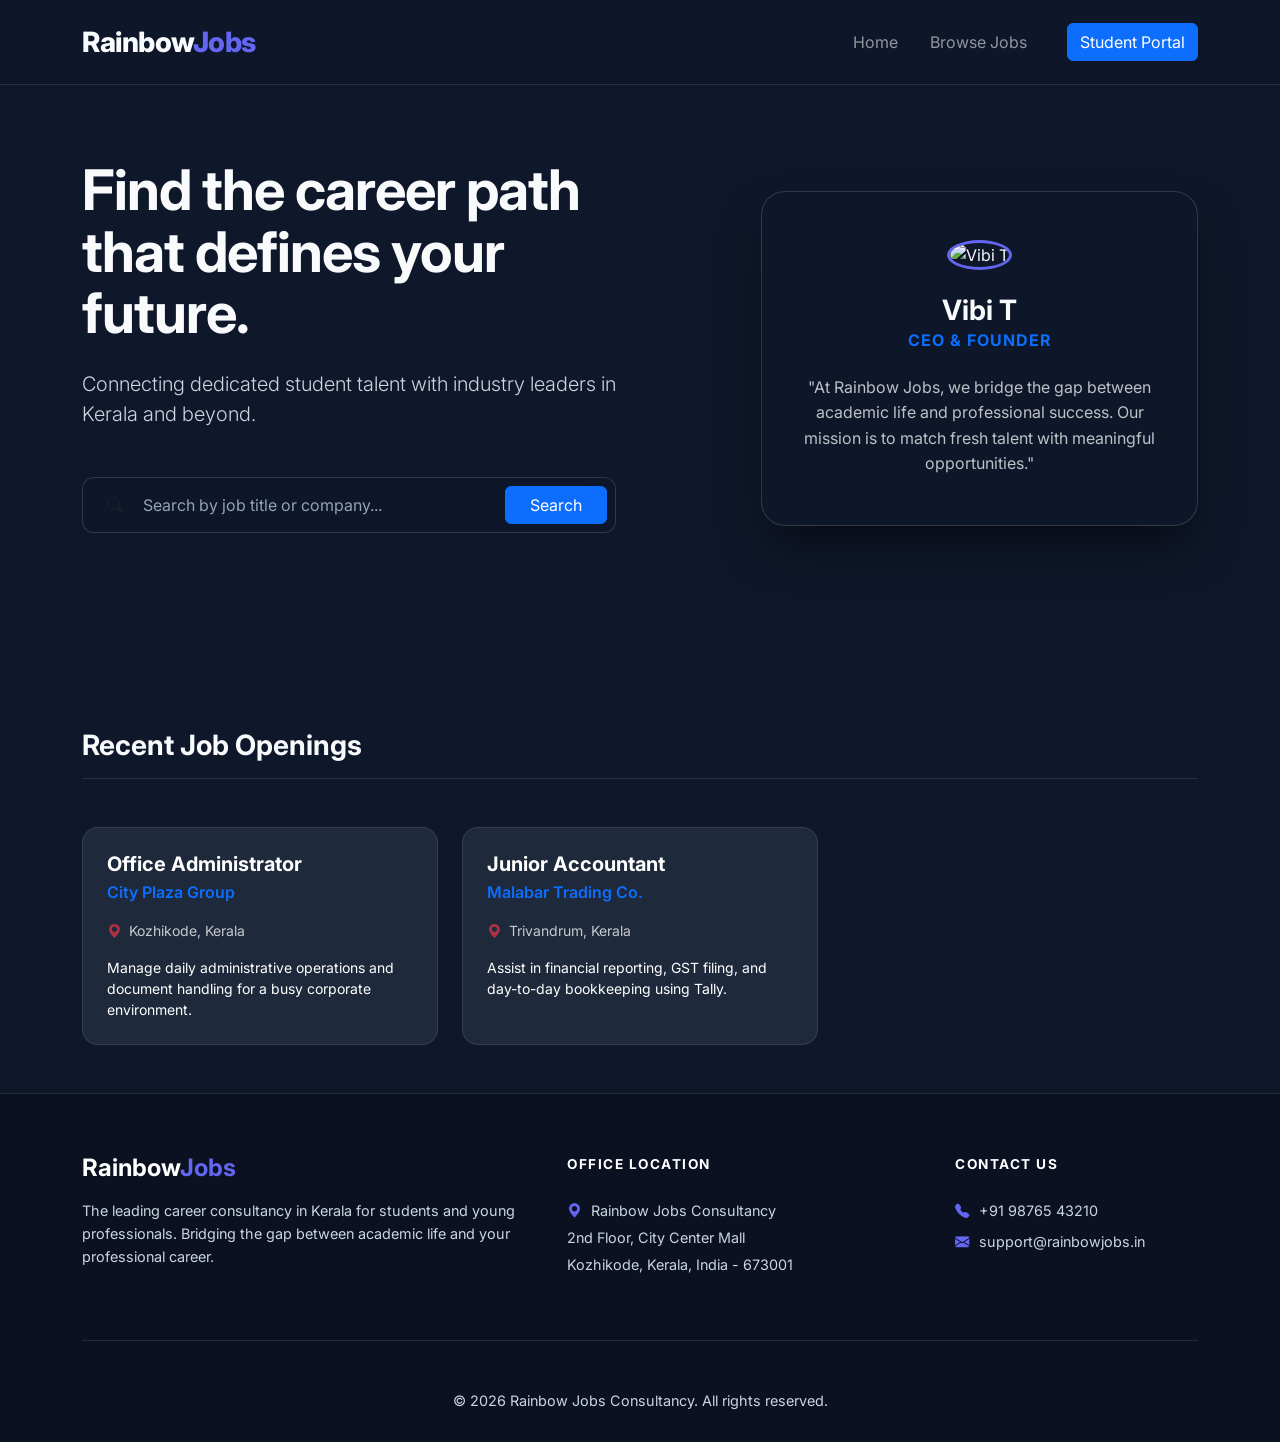
==== templates/demo.html @ dc7f9f67 "first commit" ====
<!DOCTYPE html>
<html lang="en">
<head>
    <meta charset="UTF-8">
    <meta name="viewport" content="width=device-width, initial-scale=1.0">
    <title>Rainbow Jobs | Professional Career Consultancy</title>
    <link href="https://cdn.jsdelivr.net/npm/bootstrap@5.3.0/dist/css/bootstrap.min.css" rel="stylesheet">
    <link rel="stylesheet" href="https://cdn.jsdelivr.net/npm/bootstrap-icons@1.10.5/font/bootstrap-icons.css">
    <link href="https://fonts.googleapis.com/css2?family=Inter:wght@300;400;500;600;700;800&display=swap" rel="stylesheet">
    
    <style>
        :root {
            --primary-color: #6366f1; 
            --primary-hover: #818cf8;
            --bg-dark: #0f172a; 
            --card-dark: #1e293b; 
            --text-light: #f8fafc;
            --text-muted: #94a3b8;
            --border-color: rgba(255, 255, 255, 0.1);
            /* Dark Glass with Low Transparency (More Opaque) */
            --glass-bg: rgba(15, 23, 42, 0.85);
        }
        
        body {
            font-family: 'Inter', sans-serif;
            background-color: var(--bg-dark);
            color: var(--text-light);
            -webkit-font-smoothing: antialiased;
        }

        /* Navbar */
        .navbar {
            background-color: rgba(15, 23, 42, 0.95);
            backdrop-filter: blur(12px);
            -webkit-backdrop-filter: blur(12px);
            border-bottom: 1px solid var(--border-color);
            padding: 1rem 0;
            position: absolute;
            width: 100%;
            z-index: 1000;
        }
        .navbar-brand {
            font-weight: 800;
            color: var(--text-light) !important;
            letter-spacing: -0.5px;
        }

        /* Hero Section */
        .hero-section {
            background: linear-gradient(to bottom, rgba(15, 23, 42, 0.4) 0%, rgba(15, 23, 42, 1) 100%), 
                        url('https://images.unsplash.com/photo-1497366216548-37526070297c?auto=format&fit=crop&w=1920&q=80') no-repeat center center;
            background-size: cover;
            padding: 160px 0 100px 0;
            position: relative;
        }
        
        /* Floating CEO Card - Low Transparency */
        .premium-card {
            background: var(--glass-bg);
            backdrop-filter: blur(16px);
            -webkit-backdrop-filter: blur(16px);
            border-radius: 24px;
            box-shadow: 0 25px 50px -12px rgba(0, 0, 0, 0.6);
            border: 1px solid rgba(255, 255, 255, 0.15);
            padding: 3rem 2.5rem;
            position: relative;
            z-index: 10;
        }

        /* Job Cards */
        .job-card {
            background: var(--card-dark);
            border: 1px solid var(--border-color);
            border-radius: 16px;
            transition: all 0.3s cubic-bezier(0.4, 0, 0.2, 1);
        }
        .job-card:hover {
            transform: translateY(-8px);
            border-color: rgba(99, 102, 241, 0.4);
        }
        
        /* Search Container */
        .search-container {
            background: rgba(15, 23, 42, 0.65);
            backdrop-filter: blur(12px);
            padding: 8px;
            border-radius: 12px;
            border: 1px solid rgba(255, 255, 255, 0.15);
        }
        .search-container input {
            color: var(--text-light);
            background: transparent;
            border: none;
        }
        .search-container input::placeholder {
            color: var(--text-muted);
        }

        /* Footer Visibility Fixes */
        .footer-section {
            background-color: #0b1120;
            border-top: 1px solid var(--border-color);
            padding: 60px 0 30px 0;
        }
        .footer-heading {
            color: #ffffff; /* Brighter for visibility */
            font-weight: 700;
            text-transform: uppercase;
            font-size: 0.85rem;
            letter-spacing: 1.5px;
            margin-bottom: 1.5rem;
            display: block;
        }
        .footer-text {
            color: #cbd5e1; /* Light gray for high readability on dark bg */
            font-size: 0.9rem;
            line-height: 1.6;
        }
        .footer-icon {
            color: var(--primary-color);
            margin-right: 10px;
        }
    </style>
</head>
<body>

    <nav class="navbar navbar-expand-lg navbar-dark">
        <div class="container">
            <a class="navbar-brand fs-3" href="#">Rainbow<span style="color: var(--primary-color);">Jobs</span></a>
            <div class="collapse navbar-collapse" id="navbarNav">
                <ul class="navbar-nav ms-auto align-items-center gap-3">
                    <li class="nav-item"><a class="nav-link" href="#">Home</a></li>
                    <li class="nav-item"><a class="nav-link" href="#">Browse Jobs</a></li>
                    <li class="nav-item ms-lg-3"><a class="btn btn-primary shadow-sm" href="#">Student Portal</a></li>
                </ul>
            </div>
        </div>
    </nav>

    <header class="hero-section">
        <div class="container">
            <div class="row align-items-center justify-content-between g-5">
                
                <div class="col-lg-6 text-center text-lg-start">
                    <h1 class="display-4 fw-bold mb-4" style="color: var(--text-light); letter-spacing: -1px; line-height: 1.1;">
                        Find the career path that defines your future.
                    </h1>
                    <p class="lead mb-5" style="color: #cbd5e1;">
                        Connecting dedicated student talent with industry leaders in Kerala and beyond.
                    </p>
                    <form class="search-container d-flex mb-4">
                        <i class="bi bi-search text-muted ms-3 me-2 align-self-center"></i>
                        <input class="form-control shadow-none" type="search" placeholder="Search by job title or company...">
                        <button class="btn btn-primary px-4" type="submit">Search</button>
                    </form>
                </div>

                <div class="col-lg-5">
                    <div class="premium-card text-center">
                        <img src="https://images.unsplash.com/photo-1556157382-97eda2d62296?auto=format&fit=crop&w=400&h=400&q=80" alt="Vibi T" class="rounded-circle mb-4" style="width: 120px; height: 120px; object-fit: cover; border: 3px solid var(--primary-color);">
                        <h3 class="fw-bold mb-1" style="color: var(--text-light);">Vibi T</h3>
                        <h6 class="mb-4 text-primary fw-bold text-uppercase" style="letter-spacing: 1px;">CEO & Founder</h6>
                        <p class="mb-0 opacity-75" style="line-height: 1.6;">
                            "At Rainbow Jobs, we bridge the gap between academic life and professional success. Our mission is to match fresh talent with meaningful opportunities."
                        </p>
                    </div>
                </div>

            </div>
        </div>
    </header>

    <main class="container py-5 mt-4">
        <h3 class="fw-bold mb-5 border-bottom pb-3 border-secondary border-opacity-25">Recent Job Openings</h3>
        <div class="row g-4">
            <div class="col-md-6 col-lg-4">
                <div class="card h-100 job-card">
                    <div class="card-body p-4 text-white">
                        <h5 class="fw-bold mb-1">Office Administrator</h5>
                        <p class="text-primary fw-semibold">City Plaza Group</p>
                        <p class="small opacity-75"><i class="bi bi-geo-alt-fill text-danger me-2"></i>Kozhikode, Kerala</p>
                        <p class="card-text small mt-3 opacity-60">Manage daily administrative operations and document handling for a busy corporate environment.</p>
                    </div>
                </div>
            </div>
            <div class="col-md-6 col-lg-4">
                <div class="card h-100 job-card">
                    <div class="card-body p-4 text-white">
                        <h5 class="fw-bold mb-1">Junior Accountant</h5>
                        <p class="text-primary fw-semibold">Malabar Trading Co.</p>
                        <p class="small opacity-75"><i class="bi bi-geo-alt-fill text-danger me-2"></i>Trivandrum, Kerala</p>
                        <p class="card-text small mt-3 opacity-60">Assist in financial reporting, GST filing, and day-to-day bookkeeping using Tally.</p>
                    </div>
                </div>
            </div>
        </div>
    </main>

    <footer class="footer-section">
        <div class="container">
            <div class="row g-5">
                <div class="col-md-5">
                    <h4 class="fw-bold mb-3 text-white">Rainbow<span style="color: var(--primary-color);">Jobs</span></h4>
                    <p class="footer-text">The leading career consultancy in Kerala for students and young professionals. Bridging the gap between academic life and your professional career.</p>
                </div>

                <div class="col-md-4">
                    <span class="footer-heading">Office Location</span>
                    <p class="footer-text mb-1"><i class="bi bi-geo-alt-fill footer-icon"></i>Rainbow Jobs Consultancy</p>
                    <p class="footer-text mb-1">2nd Floor, City Center Mall</p>
                    <p class="footer-text">Kozhikode, Kerala, India - 673001</p>
                </div>

                <div class="col-md-3">
                    <span class="footer-heading">Contact Us</span>
                    <p class="footer-text mb-2"><i class="bi bi-telephone-fill footer-icon"></i>+91 98765 43210</p>
                    <p class="footer-text"><i class="bi bi-envelope-fill footer-icon"></i>support@rainbowjobs.in</p>
                </div>
            </div>
            
            <hr class="my-5 border-secondary opacity-25">
            <div class="text-center">
                <p class="footer-text small mb-0">&copy; 2026 Rainbow Jobs Consultancy. All rights reserved.</p>
            </div>
        </div>
    </footer>

    <script src="https://cdn.jsdelivr.net/npm/bootstrap@5.3.0/dist/js/bootstrap.bundle.min.js"></script>
</body>
</html>
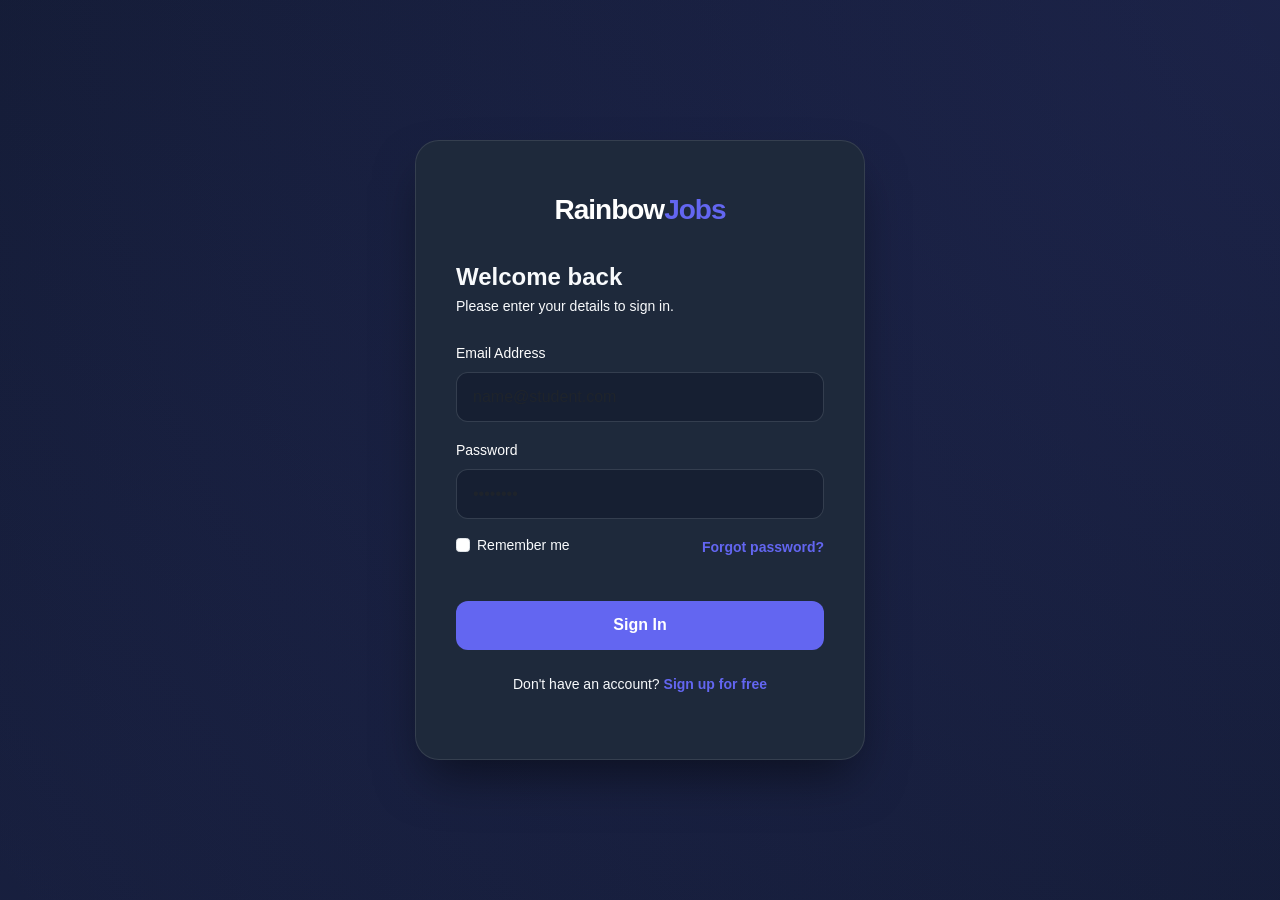
==== commit 576921d6: "google login done" ====
--- a/templates/demo.html
+++ b/templates/demo.html
@@ -3,10 +3,9 @@
 <head>
     <meta charset="UTF-8">
     <meta name="viewport" content="width=device-width, initial-scale=1.0">
-    <title>Rainbow Jobs | Professional Career Consultancy</title>
+    <title>Student Portal | Rainbow Jobs</title>
     <link href="https://cdn.jsdelivr.net/npm/bootstrap@5.3.0/dist/css/bootstrap.min.css" rel="stylesheet">
     <link rel="stylesheet" href="https://cdn.jsdelivr.net/npm/bootstrap-icons@1.10.5/font/bootstrap-icons.css">
-    <link href="https://fonts.googleapis.com/css2?family=Inter:wght@300;400;500;600;700;800&display=swap" rel="stylesheet">
     
     <style>
         :root {
@@ -15,215 +14,187 @@
             --bg-dark: #0f172a; 
             --card-dark: #1e293b; 
             --text-light: #f8fafc;
-            --text-muted: #94a3b8;
+            --text-muted: #fdfdfd;
             --border-color: rgba(255, 255, 255, 0.1);
-            /* Dark Glass with Low Transparency (More Opaque) */
-            --glass-bg: rgba(15, 23, 42, 0.85);
         }
         
         body {
-            font-family: 'Inter', sans-serif;
+            font-family: "Segoe UI Variable Display", "Segoe UI", -apple-system, sans-serif;
             background-color: var(--bg-dark);
             color: var(--text-light);
-            -webkit-font-smoothing: antialiased;
-        }
-
-        /* Navbar */
-        .navbar {
-            background-color: rgba(15, 23, 42, 0.95);
-            backdrop-filter: blur(12px);
-            -webkit-backdrop-filter: blur(12px);
-            border-bottom: 1px solid var(--border-color);
-            padding: 1rem 0;
-            position: absolute;
-            width: 100%;
-            z-index: 1000;
-        }
-        .navbar-brand {
-            font-weight: 800;
-            color: var(--text-light) !important;
-            letter-spacing: -0.5px;
-        }
-
-        /* Hero Section */
-        .hero-section {
-            background: linear-gradient(to bottom, rgba(15, 23, 42, 0.4) 0%, rgba(15, 23, 42, 1) 100%), 
-                        url('https://images.unsplash.com/photo-1497366216548-37526070297c?auto=format&fit=crop&w=1920&q=80') no-repeat center center;
-            background-size: cover;
-            padding: 160px 0 100px 0;
-            position: relative;
-        }
-        
-        /* Floating CEO Card - Low Transparency */
-        .premium-card {
-            background: var(--glass-bg);
-            backdrop-filter: blur(16px);
-            -webkit-backdrop-filter: blur(16px);
-            border-radius: 24px;
-            box-shadow: 0 25px 50px -12px rgba(0, 0, 0, 0.6);
-            border: 1px solid rgba(255, 255, 255, 0.15);
-            padding: 3rem 2.5rem;
-            position: relative;
-            z-index: 10;
-        }
-
-        /* Job Cards */
-        .job-card {
+            min-height: 100vh;
+            display: flex;
+            align-items: center;
+            justify-content: center;
+            margin: 0;
+            background: radial-gradient(circle at top right, rgba(99, 102, 241, 0.15), transparent),
+                        radial-gradient(circle at bottom left, rgba(99, 102, 241, 0.1), transparent),
+                        var(--bg-dark);
+        }
+
+        .auth-card {
             background: var(--card-dark);
             border: 1px solid var(--border-color);
-            border-radius: 16px;
-            transition: all 0.3s cubic-bezier(0.4, 0, 0.2, 1);
-        }
-        .job-card:hover {
-            transform: translateY(-8px);
-            border-color: rgba(99, 102, 241, 0.4);
-        }
-        
-        /* Search Container */
-        .search-container {
-            background: rgba(15, 23, 42, 0.65);
-            backdrop-filter: blur(12px);
-            padding: 8px;
+            border-radius: 24px;
+            width: 100%;
+            max-width: 450px;
+            padding: 3rem 2.5rem;
+            box-shadow: 0 25px 50px -12px rgba(0, 0, 0, 0.5);
+        }
+
+        .brand-logo {
+            font-weight: 800;
+            font-size: 1.75rem;
+            letter-spacing: -1px;
+            text-decoration: none;
+            color: white !important;
+            display: block;
+            margin-bottom: 2rem;
+            text-align: center;
+        }
+
+        .form-label {
+            font-size: 0.875rem;
+            font-weight: 500;
+            color: var(--text-muted);
+            margin-bottom: 0.5rem;
+        }
+
+        .form-control {
+            background-color: rgba(15, 23, 42, 0.5);
+            border: 1px solid var(--border-color);
+            color: white !important;
+            padding: 0.75rem 1rem;
             border-radius: 12px;
-            border: 1px solid rgba(255, 255, 255, 0.15);
-        }
-        .search-container input {
-            color: var(--text-light);
-            background: transparent;
+        }
+
+        .form-control:focus {
+            background-color: rgba(15, 23, 42, 0.8);
+            border-color: var(--primary-color);
+            box-shadow: 0 0 0 4px rgba(99, 102, 241, 0.1);
+        }
+
+        .btn-primary {
+            background-color: var(--primary-color);
             border: none;
-        }
-        .search-container input::placeholder {
-            color: var(--text-muted);
-        }
-
-        /* Footer Visibility Fixes */
-        .footer-section {
-            background-color: #0b1120;
-            border-top: 1px solid var(--border-color);
-            padding: 60px 0 30px 0;
-        }
-        .footer-heading {
-            color: #ffffff; /* Brighter for visibility */
-            font-weight: 700;
-            text-transform: uppercase;
-            font-size: 0.85rem;
-            letter-spacing: 1.5px;
-            margin-bottom: 1.5rem;
+            padding: 0.8rem;
+            border-radius: 12px;
+            font-weight: 600;
+            width: 100%;
+            margin-top: 1rem;
+        }
+
+        .btn-primary:hover {
+            background-color: var(--primary-hover);
+            transform: translateY(-1px);
+        }
+
+        .toggle-link {
+            color: var(--primary-color);
+            text-decoration: none;
+            font-weight: 600;
+            cursor: pointer;
+        }
+
+        .toggle-link:hover {
+            text-decoration: underline;
+        }
+
+        /* Animation for switching forms */
+        .auth-form {
+            display: none;
+        }
+
+        .auth-form.active {
             display: block;
-        }
-        .footer-text {
-            color: #cbd5e1; /* Light gray for high readability on dark bg */
-            font-size: 0.9rem;
-            line-height: 1.6;
-        }
-        .footer-icon {
-            color: var(--primary-color);
-            margin-right: 10px;
+            animation: fadeIn 0.4s ease-out;
+        }
+
+        @keyframes fadeIn {
+            from { opacity: 0; transform: translateY(10px); }
+            to { opacity: 1; transform: translateY(0); }
         }
     </style>
 </head>
 <body>
 
-    <nav class="navbar navbar-expand-lg navbar-dark">
-        <div class="container">
-            <a class="navbar-brand fs-3" href="#">Rainbow<span style="color: var(--primary-color);">Jobs</span></a>
-            <div class="collapse navbar-collapse" id="navbarNav">
-                <ul class="navbar-nav ms-auto align-items-center gap-3">
-                    <li class="nav-item"><a class="nav-link" href="#">Home</a></li>
-                    <li class="nav-item"><a class="nav-link" href="#">Browse Jobs</a></li>
-                    <li class="nav-item ms-lg-3"><a class="btn btn-primary shadow-sm" href="#">Student Portal</a></li>
-                </ul>
-            </div>
+    <div class="auth-card">
+        <a href="#" class="brand-logo">Rainbow<span style="color: var(--primary-color);">Jobs</span></a>
+
+        <div id="signInForm" class="auth-form active">
+            <h4 class="fw-bold mb-1">Welcome back</h4>
+            <p class=" small mb-4">Please enter your details to sign in.</p>
+
+            <form>
+                <div class="mb-3">
+                    <label class="form-label">Email Address</label>
+                    <input type="email" class="form-control" placeholder="name@student.com" required>
+                </div>
+                <div class="mb-3">
+                    <label class="form-label">Password</label>
+                    <input type="password" class="form-control" placeholder="••••••••" required>
+                </div>
+                <div class="d-flex justify-content-between align-items-center mb-4">
+                    <div class="form-check small">
+                        <input class="form-check-input" type="checkbox" id="remember">
+                        <label class="form-check-label " for="remember">Remember me</label>
+                    </div>
+                    <a href="#" class="small toggle-link">Forgot password?</a>
+                </div>
+                <button type="submit" class="btn btn-primary">Sign In</button>
+            </form>
+
+            <p class="text-center mt-4 small ">
+                Don't have an account? <span class="toggle-link" onclick="toggleForm('signUp')">Sign up for free</span>
+            </p>
         </div>
-    </nav>
-
-    <header class="hero-section">
-        <div class="container">
-            <div class="row align-items-center justify-content-between g-5">
-                
-                <div class="col-lg-6 text-center text-lg-start">
-                    <h1 class="display-4 fw-bold mb-4" style="color: var(--text-light); letter-spacing: -1px; line-height: 1.1;">
-                        Find the career path that defines your future.
-                    </h1>
-                    <p class="lead mb-5" style="color: #cbd5e1;">
-                        Connecting dedicated student talent with industry leaders in Kerala and beyond.
-                    </p>
-                    <form class="search-container d-flex mb-4">
-                        <i class="bi bi-search text-muted ms-3 me-2 align-self-center"></i>
-                        <input class="form-control shadow-none" type="search" placeholder="Search by job title or company...">
-                        <button class="btn btn-primary px-4" type="submit">Search</button>
-                    </form>
-                </div>
-
-                <div class="col-lg-5">
-                    <div class="premium-card text-center">
-                        <img src="https://images.unsplash.com/photo-1556157382-97eda2d62296?auto=format&fit=crop&w=400&h=400&q=80" alt="Vibi T" class="rounded-circle mb-4" style="width: 120px; height: 120px; object-fit: cover; border: 3px solid var(--primary-color);">
-                        <h3 class="fw-bold mb-1" style="color: var(--text-light);">Vibi T</h3>
-                        <h6 class="mb-4 text-primary fw-bold text-uppercase" style="letter-spacing: 1px;">CEO & Founder</h6>
-                        <p class="mb-0 opacity-75" style="line-height: 1.6;">
-                            "At Rainbow Jobs, we bridge the gap between academic life and professional success. Our mission is to match fresh talent with meaningful opportunities."
-                        </p>
-                    </div>
-                </div>
-
-            </div>
+
+        <div id="signUpForm" class="auth-form">
+            <h4 class="fw-bold mb-1">Create an account</h4>
+            <p class=" small mb-4">Join Rainbow Jobs to start your career.</p>
+
+            <form>
+                <div class="mb-3">
+                    <label class="form-label">Full Name</label>
+                    <input type="text" class="form-control" placeholder="John Doe" required>
+                </div>
+                <div class="mb-3">
+                    <label class="form-label">Email Address</label>
+                    <input type="email" class="form-control" placeholder="name@student.com" required>
+                </div>
+                <div class="mb-3">
+                    <label class="form-label">Password</label>
+                    <input type="password" class="form-control" placeholder="Create a password" required>
+                </div>
+                <div class="form-check small mb-4">
+                    <input class="form-check-input" type="checkbox" id="terms" required>
+                    <label class="form-check-label" for="terms">
+                        I agree to the <a href="#" class="toggle-link">Terms & Conditions</a>
+                    </label>
+                </div>
+                <button type="submit" class="btn btn-primary">Create Account</button>
+            </form>
+
+            <p class="text-center mt-4 small ">
+                Already have an account? <span class="toggle-link" onclick="toggleForm('signIn')">Sign in here</span>
+            </p>
         </div>
-    </header>
-
-    <main class="container py-5 mt-4">
-        <h3 class="fw-bold mb-5 border-bottom pb-3 border-secondary border-opacity-25">Recent Job Openings</h3>
-        <div class="row g-4">
-            <div class="col-md-6 col-lg-4">
-                <div class="card h-100 job-card">
-                    <div class="card-body p-4 text-white">
-                        <h5 class="fw-bold mb-1">Office Administrator</h5>
-                        <p class="text-primary fw-semibold">City Plaza Group</p>
-                        <p class="small opacity-75"><i class="bi bi-geo-alt-fill text-danger me-2"></i>Kozhikode, Kerala</p>
-                        <p class="card-text small mt-3 opacity-60">Manage daily administrative operations and document handling for a busy corporate environment.</p>
-                    </div>
-                </div>
-            </div>
-            <div class="col-md-6 col-lg-4">
-                <div class="card h-100 job-card">
-                    <div class="card-body p-4 text-white">
-                        <h5 class="fw-bold mb-1">Junior Accountant</h5>
-                        <p class="text-primary fw-semibold">Malabar Trading Co.</p>
-                        <p class="small opacity-75"><i class="bi bi-geo-alt-fill text-danger me-2"></i>Trivandrum, Kerala</p>
-                        <p class="card-text small mt-3 opacity-60">Assist in financial reporting, GST filing, and day-to-day bookkeeping using Tally.</p>
-                    </div>
-                </div>
-            </div>
-        </div>
-    </main>
-
-    <footer class="footer-section">
-        <div class="container">
-            <div class="row g-5">
-                <div class="col-md-5">
-                    <h4 class="fw-bold mb-3 text-white">Rainbow<span style="color: var(--primary-color);">Jobs</span></h4>
-                    <p class="footer-text">The leading career consultancy in Kerala for students and young professionals. Bridging the gap between academic life and your professional career.</p>
-                </div>
-
-                <div class="col-md-4">
-                    <span class="footer-heading">Office Location</span>
-                    <p class="footer-text mb-1"><i class="bi bi-geo-alt-fill footer-icon"></i>Rainbow Jobs Consultancy</p>
-                    <p class="footer-text mb-1">2nd Floor, City Center Mall</p>
-                    <p class="footer-text">Kozhikode, Kerala, India - 673001</p>
-                </div>
-
-                <div class="col-md-3">
-                    <span class="footer-heading">Contact Us</span>
-                    <p class="footer-text mb-2"><i class="bi bi-telephone-fill footer-icon"></i>+91 98765 43210</p>
-                    <p class="footer-text"><i class="bi bi-envelope-fill footer-icon"></i>support@rainbowjobs.in</p>
-                </div>
-            </div>
-            
-            <hr class="my-5 border-secondary opacity-25">
-            <div class="text-center">
-                <p class="footer-text small mb-0">&copy; 2026 Rainbow Jobs Consultancy. All rights reserved.</p>
-            </div>
-        </div>
-    </footer>
+    </div>
+
+    <script>
+        function toggleForm(type) {
+            const signIn = document.getElementById('signInForm');
+            const signUp = document.getElementById('signUpForm');
+
+            if (type === 'signUp') {
+                signIn.classList.remove('active');
+                signUp.classList.add('active');
+            } else {
+                signUp.classList.remove('active');
+                signIn.classList.add('active');
+            }
+        }
+    </script>
 
     <script src="https://cdn.jsdelivr.net/npm/bootstrap@5.3.0/dist/js/bootstrap.bundle.min.js"></script>
 </body>
